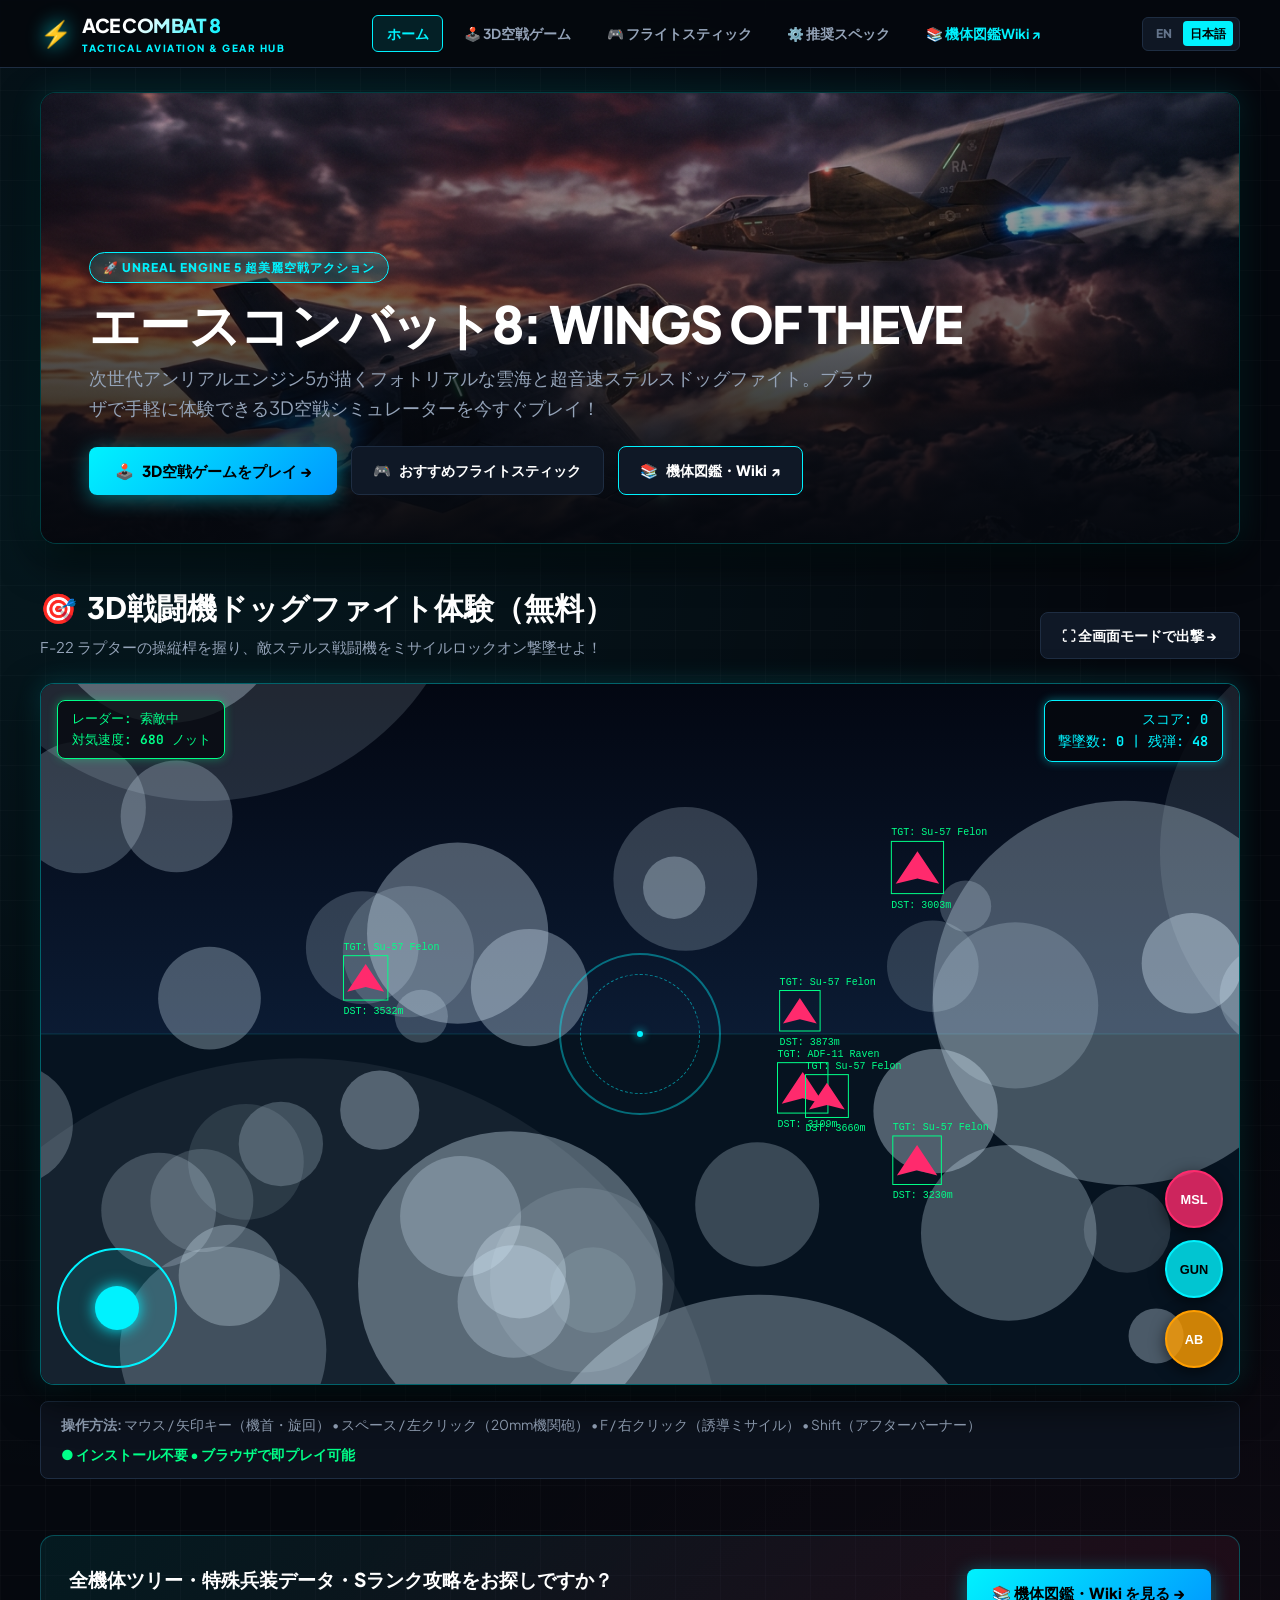
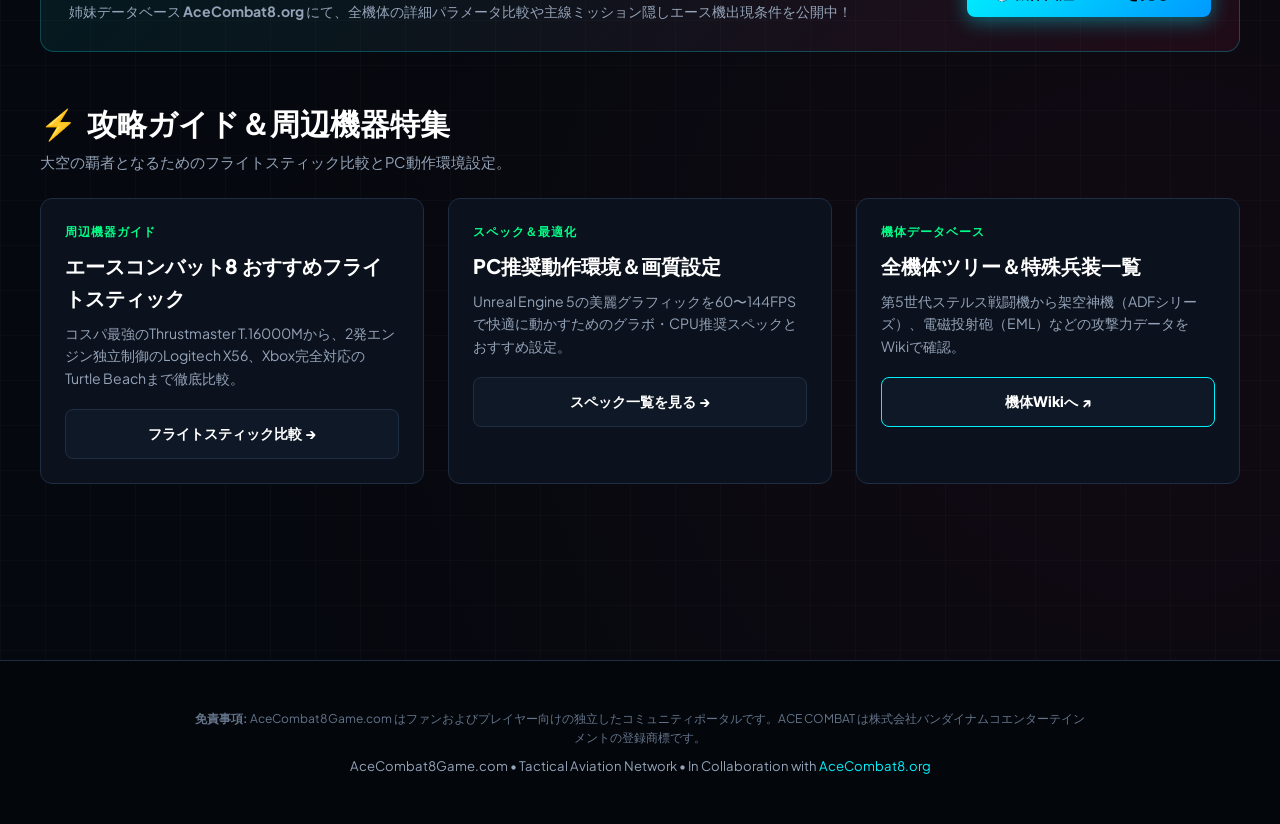
==== ja/index.html @ fa757f8c "Initial commit for acecombat8game.com - 3D Jet Dogfight Arcade, HOTAS Hardware Guide, UE5 PC Specs, " ====
<!DOCTYPE html>
<html lang="ja">
<head>
  <meta charset="UTF-8">
  <meta name="viewport" content="width=device-width, initial-scale=1.0">
  <title>エースコンバット8 (Ace Combat 8) 攻略＆3D空戦ドッグファイト無料体験・フライトスティックおすすめ</title>
  <meta name="description" content="エースコンバット8（Ace Combat 8: Wings of Theve）総合ポータル。ブラウザで今すぐ遊べる無料3D戦闘機ドッグファイト体験、おすすめHOTASフライトスティック、PC推奨スペック・設定最適化ガイド。">
  <meta name="keywords" content="エースコンバット8, エースコンバット8 攻略, エースコンバット8 フライトスティック, ace combat 8 日本語, エースコンバット8 スペック">

  <link rel="canonical" href="https://acecombat8game.com/ja/">
  <link rel="alternate" hreflang="en" href="https://acecombat8game.com/">
  <link rel="alternate" hreflang="ja" href="https://acecombat8game.com/ja/">

  <!-- Open Graph -->
  <meta property="og:title" content="エースコンバット8 攻略＆3D戦闘機ドッグファイト無料体験ポータル">
  <meta property="og:description" content="ブラウザで無料プレイできる3D戦闘機ドッグファイト！おすすめフライトスティック比較とPC動作環境まとめ。">
  <meta property="og:type" content="website">
  <meta property="og:url" content="https://acecombat8game.com/ja/">
  <meta property="og:image" content="https://acecombat8game.com/images/hero.jpg">

  <link rel="icon" href="data:image/svg+xml,<svg xmlns=%22http://www.w3.org/2000/svg%22 viewBox=%220 0 100 100%22><text y=%22.9em%22 font-size=%2290%22>✈️</text></svg>">

  <!-- Google Fonts -->
  <link rel="preconnect" href="https://fonts.googleapis.com">
  <link rel="preconnect" href="https://fonts.gstatic.com" crossorigin>
  <link href="https://fonts.googleapis.com/css2?family=JetBrains+Mono:wght@500;700;800&family=Plus+Jakarta+Sans:wght@400;600;700;800;900&display=swap" rel="stylesheet">

  <link rel="stylesheet" href="/style.css">
</head>
<body>
  <!-- Header Bar -->
  <header class="site-header">
    <div class="header-content">
      <a href="/ja/" class="brand-logo">
        <span class="brand-icon">⚡</span>
        <div>
          <span class="brand-title">ACE COMBAT 8</span>
          <span class="brand-sub">TACTICAL AVIATION & GEAR HUB</span>
        </div>
      </a>

      <nav class="top-nav" id="siteNav">
        <a href="/ja/" class="nav-link active">ホーム</a>
        <a href="/ja/play-online/" class="nav-link">🕹️ 3D空戦ゲーム</a>
        <a href="/hardware/" class="nav-link">🎮 フライトスティック</a>
        <a href="/system-requirements/" class="nav-link">⚙️ 推奨スペック</a>
        <a href="https://acecombat8.org/ja/" target="_blank" rel="noopener" class="nav-link" style="color: var(--hud-cyan);">📚 機体図鑑Wiki ↗</a>
      </nav>

      <div class="header-right">
        <div class="lang-switch">
          <a href="/" class="lang-btn">EN</a>
          <a href="/ja/" class="lang-btn active">日本語</a>
        </div>
        <button class="mobile-menu-toggle" id="menuToggle" aria-label="メニュー開閉">☰</button>
      </div>
    </div>
  </header>

  <!-- Main Container -->
  <main class="main-content">
    <!-- Cinematic Hero Banner -->
    <section class="hero-banner">
      <div class="hero-img-wrap">
        <img src="/images/hero.jpg" alt="エースコンバット8 戦闘機ドッグファイト" width="1240" height="520">
        <div class="hero-overlay">
          <span class="hero-badge">🚀 UNREAL ENGINE 5 超美麗空戦アクション</span>
          <h1 class="hero-title">エースコンバット8: WINGS OF THEVE</h1>
          <p class="hero-desc">
            次世代アンリアルエンジン5が描くフォトリアルな雲海と超音速ステルスドッグファイト。ブラウザで手軽に体験できる3D空戦シミュレーターを今すぐプレイ！
          </p>
          <div class="hero-cta-bar">
            <a href="/ja/play-online/" class="btn-primary">
              <span>🕹️</span> 3D空戦ゲームをプレイ →
            </a>
            <a href="/hardware/" class="btn-secondary">
              <span>🎮</span> おすすめフライトスティック
            </a>
            <a href="https://acecombat8.org/ja/" target="_blank" rel="noopener" class="btn-secondary" style="border-color: var(--hud-cyan);">
              <span>📚</span> 機体図鑑・Wiki ↗
            </a>
          </div>
        </div>
      </div>
    </section>

    <!-- Embedded 3D Dogfight Game -->
    <section style="margin-bottom: 3.5rem;">
      <div class="section-header">
        <div>
          <h2 class="section-title"><span>🎯</span> 3D戦闘機ドッグファイト体験（無料）</h2>
          <p class="section-sub">F-22 ラプターの操縦桿を握り、敵ステルス戦闘機をミサイルロックオン撃墜せよ！</p>
        </div>
        <a href="/ja/play-online/" class="btn-secondary" style="font-size: 0.85rem;">
          <span>⛶ 全画面モードで出撃 →</span>
        </a>
      </div>

      <div class="dogfight-game-wrapper">
        <canvas id="dogfightCanvas"></canvas>

        <div class="game-hud-overlay">
          <div class="hud-top-bar">
            <div class="hud-radar-box">
              <span>レーダー: 索敵中</span><br>
              <span>対気速度: <strong id="hudSpeed">680</strong> ノット</span>
            </div>
            <div class="hud-score-box">
              <span>スコア: <strong id="hudScore">0</strong></span><br>
              <span>撃墜数: <strong id="hudKills">0</strong> | 残弾: <strong id="hudMissiles">48</strong></span>
            </div>
          </div>

          <div class="hud-center-crosshair">
            <div class="crosshair-center-dot"></div>
          </div>

          <div id="lockWarning" class="hud-lock-warning" style="display: none;">
            ⚠️ ロックオン (MISSILE LOCK) ⚠️
          </div>

          <div class="mobile-flight-controls">
            <div class="touch-stick-area" id="touchStick">
              <div class="touch-stick-thumb" id="stickThumb"></div>
            </div>
            <div class="touch-action-buttons">
              <button class="btn-flight-touch btn-missile" id="btnFireMissile" type="button">MSL</button>
              <button class="btn-flight-touch btn-gun" id="btnFireGun" type="button">GUN</button>
              <button class="btn-flight-touch btn-afterburner" id="btnBoost" type="button">AB</button>
            </div>
          </div>
        </div>
      </div>

      <div style="display: flex; justify-content: space-between; align-items: center; flex-wrap: wrap; gap: 0.5rem; background: #0c121d; padding: 0.75rem 1.25rem; border-radius: 8px; border: 1px solid var(--border-color); font-size: 0.85rem; color: var(--text-muted);">
        <div><strong>操作方法:</strong> マウス / 矢印キー（機首・旋回） • スペース / 左クリック（20mm機関砲） • F / 右クリック（誘導ミサイル） • Shift（アフターバーナー）</div>
        <div style="color: var(--hud-green); font-weight: 700;">● インストール不要 • ブラウザで即プレイ可能</div>
      </div>
    </section>

    <!-- Synergy Callout -->
    <div class="synergy-box">
      <div class="synergy-text">
        <h4>全機体ツリー・特殊兵装データ・Sランク攻略をお探しですか？</h4>
        <p>姉妹データベース <strong>AceCombat8.org</strong> にて、全機体の詳細パラメータ比較や主線ミッション隠しエース機出現条件を公開中！</p>
      </div>
      <a href="https://acecombat8.org/ja/" target="_blank" rel="noopener" class="btn-primary" style="white-space: nowrap;">
        <span>📚 機体図鑑・Wiki を見る →</span>
      </a>
    </div>

    <!-- Feature Cards -->
    <section>
      <div class="section-header">
        <div>
          <h2 class="section-title"><span>⚡</span> 攻略ガイド＆周辺機器特集</h2>
          <p class="section-sub">大空の覇者となるためのフライトスティック比較とPC動作環境設定。</p>
        </div>
      </div>

      <div class="grid-3">
        <div class="tactical-card">
          <span class="card-tag">周辺機器ガイド</span>
          <h3>エースコンバット8 おすすめフライトスティック</h3>
          <p>コスパ最強のThrustmaster T.16000Mから、2発エンジン独立制御のLogitech X56、Xbox完全対応のTurtle Beachまで徹底比較。</p>
          <a href="/hardware/" class="btn-secondary" style="width: 100%; justify-content: center;">
            <span>フライトスティック比較 →</span>
          </a>
        </div>

        <div class="tactical-card">
          <span class="card-tag">スペック＆最適化</span>
          <h3>PC推奨動作環境＆画質設定</h3>
          <p>Unreal Engine 5の美麗グラフィックを60〜144FPSで快適に動かすためのグラボ・CPU推奨スペックとおすすめ設定。</p>
          <a href="/system-requirements/" class="btn-secondary" style="width: 100%; justify-content: center;">
            <span>スペック一覧を見る →</span>
          </a>
        </div>

        <div class="tactical-card">
          <span class="card-tag">機体データベース</span>
          <h3>全機体ツリー＆特殊兵装一覧</h3>
          <p>第5世代ステルス戦闘機から架空神機（ADFシリーズ）、電磁投射砲（EML）などの攻撃力データをWikiで確認。</p>
          <a href="https://acecombat8.org/ja/" target="_blank" rel="noopener" class="btn-secondary" style="width: 100%; justify-content: center; border-color: var(--hud-cyan);">
            <span>機体Wikiへ ↗</span>
          </a>
        </div>
      </div>
    </section>
  </main>

  <!-- Site Footer -->
  <footer class="site-footer">
    <div class="footer-content">
      <p class="disclaimer-text">
        <strong>免責事項:</strong> AceCombat8Game.com はファンおよびプレイヤー向けの独立したコミュニティポータルです。ACE COMBAT は株式会社バンダイナムコエンターテインメントの登録商標です。
      </p>
      <p class="copyright-sub">AceCombat8Game.com • Tactical Aviation Network • In Collaboration with <a href="https://acecombat8.org/ja/" target="_blank" rel="noopener" style="color: var(--hud-cyan); text-decoration: none;">AceCombat8.org</a></p>
    </div>
  </footer>

  <script src="/dogfight.js"></script>
  <script>
    const menuToggle = document.getElementById('menuToggle');
    const siteNav = document.getElementById('siteNav');
    if (menuToggle && siteNav) {
      menuToggle.addEventListener('click', () => {
        siteNav.classList.toggle('open');
      });
    }
  </script>
</body>
</html>
---- style.css ----
/* ==========================================================================
   ACE COMBAT 8: WINGS OF THEVE - Tactical Aviation & Arcade Hub
   ========================================================================== */

:root {
  --bg-darkest: #05080e;
  --bg-card: #0c121d;
  --bg-card-hover: #121c2c;
  --bg-elevated: #162438;
  
  --hud-cyan: #00f2fe;
  --hud-cyan-glow: rgba(0, 242, 254, 0.4);
  --hud-green: #00ff88;
  --hud-green-glow: rgba(0, 255, 136, 0.35);
  --afterburner-amber: #ff9e00;
  --missile-red: #ff2a6d;
  
  --text-primary: #f8fafc;
  --text-muted: #94a3b8;
  --text-dim: #64748b;
  
  --border-color: #1e2d42;
  --border-glow: rgba(0, 242, 254, 0.25);
  
  --font-main: 'Plus Jakarta Sans', -apple-system, BlinkMacSystemFont, "Segoe UI", Roboto, sans-serif;
  --font-mono: 'JetBrains Mono', monospace;
}

*, *::before, *::after {
  box-sizing: border-box;
  margin: 0;
  padding: 0;
}

body {
  font-family: var(--font-main);
  background-color: var(--bg-darkest);
  color: var(--text-primary);
  line-height: 1.6;
  min-height: 100vh;
  background-image: 
    radial-gradient(circle at 10% 20%, rgba(0, 242, 254, 0.07) 0%, transparent 45%),
    radial-gradient(circle at 90% 80%, rgba(255, 42, 109, 0.05) 0%, transparent 40%),
    linear-gradient(rgba(255, 255, 255, 0.02) 1px, transparent 1px),
    linear-gradient(90deg, rgba(255, 255, 255, 0.02) 1px, transparent 1px);
  background-size: 100% 100%, 100% 100%, 45px 45px, 45px 45px;
}

/* Header & Navbar */
.site-header {
  background: rgba(5, 8, 14, 0.92);
  backdrop-filter: blur(14px);
  -webkit-backdrop-filter: blur(14px);
  border-bottom: 1px solid var(--border-color);
  position: sticky;
  top: 0;
  z-index: 1000;
}

.header-content {
  max-width: 1240px;
  margin: 0 auto;
  padding: 0.65rem 1.25rem;
  display: flex;
  justify-content: space-between;
  align-items: center;
  gap: 1rem;
  position: relative;
}

.brand-logo {
  display: flex;
  align-items: center;
  gap: 0.65rem;
  text-decoration: none;
  color: #fff;
  flex-shrink: 0;
}

.brand-icon {
  font-size: 1.6rem;
  filter: drop-shadow(0 0 10px var(--hud-cyan));
}

.brand-title {
  font-size: 1.2rem;
  font-weight: 900;
  letter-spacing: -0.5px;
  background: linear-gradient(135deg, #ffffff 40%, var(--hud-cyan) 100%);
  -webkit-background-clip: text;
  -webkit-text-fill-color: transparent;
}

.brand-sub {
  font-size: 0.62rem;
  font-weight: 800;
  letter-spacing: 1.5px;
  color: var(--hud-cyan);
  display: block;
}

.top-nav {
  display: flex;
  align-items: center;
  gap: 0.4rem;
}

.nav-link {
  color: var(--text-muted);
  text-decoration: none;
  font-size: 0.86rem;
  font-weight: 700;
  padding: 0.4rem 0.85rem;
  border-radius: 6px;
  transition: all 0.2s ease;
  border: 1px solid transparent;
  white-space: nowrap;
}

.nav-link:hover {
  color: #fff;
  background: rgba(255, 255, 255, 0.05);
  border-color: var(--border-color);
}

.nav-link.active {
  color: var(--hud-cyan);
  background: rgba(0, 242, 254, 0.1);
  border-color: var(--hud-cyan);
}

.header-right {
  display: flex;
  align-items: center;
  gap: 0.6rem;
}

.lang-switch {
  display: flex;
  align-items: center;
  gap: 0.25rem;
  background: #0f1724;
  padding: 0.2rem 0.35rem;
  border-radius: 6px;
  border: 1px solid var(--border-color);
  font-size: 0.75rem;
  font-weight: 800;
}

.lang-btn {
  color: var(--text-dim);
  text-decoration: none;
  padding: 0.2rem 0.45rem;
  border-radius: 4px;
}

.lang-btn.active {
  background: var(--hud-cyan);
  color: #000;
}

.mobile-menu-toggle {
  display: none;
  background: #0f1724;
  border: 1px solid var(--border-color);
  color: #fff;
  width: 36px;
  height: 36px;
  border-radius: 6px;
  align-items: center;
  justify-content: center;
  font-size: 1.1rem;
  cursor: pointer;
}

@media (max-width: 820px) {
  .brand-sub { display: none; }
  .mobile-menu-toggle { display: inline-flex; }
  .top-nav {
    display: none;
    position: absolute;
    top: 100%;
    left: 0;
    right: 0;
    background: #070c16f8;
    backdrop-filter: blur(16px);
    -webkit-backdrop-filter: blur(16px);
    border-bottom: 1px solid var(--border-color);
    padding: 1rem 1.25rem;
    flex-direction: column;
    gap: 0.5rem;
    box-shadow: 0 15px 35px rgba(0, 0, 0, 0.8);
    z-index: 999;
  }
  .top-nav.open { display: flex; }
  .top-nav .nav-link {
    width: 100%;
    text-align: center;
    padding: 0.65rem 1rem;
    font-size: 0.95rem;
  }
}

/* Main Content */
.main-content {
  max-width: 1240px;
  margin: 0 auto;
  padding: 1.5rem 1.25rem 4rem 1.25rem;
}

/* Tactical Hero Banner */
.hero-banner {
  position: relative;
  border-radius: 16px;
  overflow: hidden;
  border: 1px solid var(--border-glow);
  box-shadow: 0 15px 40px rgba(0, 0, 0, 0.8), 0 0 30px rgba(0, 242, 254, 0.15);
  margin-bottom: 2.5rem;
  background: #000;
}

.hero-img-wrap {
  position: relative;
  width: 100%;
  height: clamp(340px, 50vh, 520px);
}

.hero-img-wrap img {
  width: 100%;
  height: 100%;
  object-fit: cover;
  object-position: center 35%;
  display: block;
}

.hero-overlay {
  position: absolute;
  inset: 0;
  background: linear-gradient(180deg, rgba(5,8,14,0.2) 0%, rgba(5,8,14,0.7) 60%, rgba(5,8,14,0.98) 100%);
  display: flex;
  flex-direction: column;
  justify-content: flex-end;
  padding: clamp(1.5rem, 4vw, 3rem);
}

.hero-badge {
  display: inline-flex;
  align-items: center;
  gap: 0.4rem;
  background: rgba(0, 242, 254, 0.15);
  border: 1px solid var(--hud-cyan);
  color: var(--hud-cyan);
  font-size: 0.75rem;
  font-weight: 800;
  padding: 0.3rem 0.8rem;
  border-radius: 50px;
  margin-bottom: 0.75rem;
  width: fit-content;
  text-transform: uppercase;
  letter-spacing: 1px;
}

.hero-title {
  font-size: clamp(1.8rem, 4.5vw, 3.2rem);
  font-weight: 900;
  letter-spacing: -0.03em;
  line-height: 1.1;
  color: #fff;
  margin-bottom: 0.75rem;
}

.hero-desc {
  font-size: clamp(0.95rem, 1.8vw, 1.15rem);
  color: var(--text-muted);
  max-width: 800px;
  margin-bottom: 1.5rem;
}

.hero-cta-bar {
  display: flex;
  gap: 0.85rem;
  flex-wrap: wrap;
  align-items: center;
}

/* Buttons */
.btn-primary {
  background: linear-gradient(135deg, var(--hud-cyan) 0%, #0099ff 100%);
  color: #000;
  font-weight: 900;
  font-size: 0.95rem;
  padding: 0.75rem 1.6rem;
  border-radius: 8px;
  text-decoration: none;
  display: inline-flex;
  align-items: center;
  gap: 0.5rem;
  border: none;
  cursor: pointer;
  box-shadow: 0 4px 20px var(--hud-cyan-glow);
  transition: all 0.2s ease;
}

.btn-primary:hover {
  transform: translateY(-2px);
  box-shadow: 0 6px 25px rgba(0, 242, 254, 0.6);
}

.btn-secondary {
  background: #0f1826;
  color: #fff;
  font-weight: 800;
  font-size: 0.9rem;
  padding: 0.75rem 1.35rem;
  border-radius: 8px;
  text-decoration: none;
  display: inline-flex;
  align-items: center;
  gap: 0.5rem;
  border: 1px solid var(--border-color);
  cursor: pointer;
  transition: all 0.2s ease;
}

.btn-secondary:hover {
  border-color: var(--hud-cyan);
  background: #152236;
}

/* Feature Grid Cards */
.section-header {
  display: flex;
  justify-content: space-between;
  align-items: flex-end;
  margin-bottom: 1.5rem;
  flex-wrap: wrap;
  gap: 0.75rem;
}

.section-title {
  font-size: clamp(1.4rem, 2.5vw, 1.85rem);
  font-weight: 900;
  color: #fff;
  display: flex;
  align-items: center;
  gap: 0.6rem;
}

.section-sub {
  color: var(--text-muted);
  font-size: 0.92rem;
  margin-top: 0.25rem;
}

.grid-3 {
  display: grid;
  grid-template-columns: repeat(auto-fit, minmax(320px, 1fr));
  gap: 1.5rem;
  margin-bottom: 3rem;
}

.tactical-card {
  background: var(--bg-card);
  border: 1px solid var(--border-color);
  border-radius: 12px;
  padding: 1.5rem;
  transition: all 0.2s ease;
  position: relative;
  overflow: hidden;
}

.tactical-card:hover {
  border-color: var(--hud-cyan);
  background: var(--bg-card-hover);
  transform: translateY(-3px);
  box-shadow: 0 10px 30px rgba(0,0,0,0.5);
}

.card-tag {
  font-size: 0.72rem;
  font-weight: 800;
  color: var(--hud-green);
  text-transform: uppercase;
  letter-spacing: 1px;
  margin-bottom: 0.5rem;
  display: block;
}

.tactical-card h3 {
  font-size: 1.25rem;
  font-weight: 800;
  color: #fff;
  margin-bottom: 0.5rem;
}

.tactical-card p {
  font-size: 0.88rem;
  color: var(--text-muted);
  margin-bottom: 1.25rem;
}

/* Cross-Link Network Banner (Connecting with acecombat8.org) */
.synergy-box {
  background: linear-gradient(135deg, rgba(0, 242, 254, 0.08), rgba(255, 42, 109, 0.08));
  border: 1px solid var(--border-glow);
  border-radius: 14px;
  padding: 1.75rem;
  margin-bottom: 3rem;
  display: flex;
  justify-content: space-between;
  align-items: center;
  flex-wrap: wrap;
  gap: 1.25rem;
}

.synergy-text h4 {
  font-size: 1.2rem;
  font-weight: 900;
  color: #fff;
  margin-bottom: 0.35rem;
}

.synergy-text p {
  font-size: 0.88rem;
  color: var(--text-muted);
}

/* 3D Dogfight Arcade Container */
.dogfight-game-wrapper {
  position: relative;
  width: 100%;
  height: clamp(520px, 78vh, 720px);
  background: #020408;
  border-radius: 14px;
  overflow: hidden;
  border: 1px solid var(--hud-cyan-glow);
  box-shadow: 0 15px 40px rgba(0,0,0,0.8), 0 0 25px rgba(0, 242, 254, 0.2);
  margin-bottom: 1rem;
}

#dogfightCanvas {
  width: 100%;
  height: 100%;
  display: block;
  touch-action: none;
  cursor: crosshair;
}

/* HUD Overlay on 3D Game */
.game-hud-overlay {
  position: absolute;
  inset: 0;
  pointer-events: none;
  display: flex;
  flex-direction: column;
  justify-content: space-between;
  padding: 1rem;
  font-family: var(--font-mono);
}

.hud-top-bar {
  display: flex;
  justify-content: space-between;
  align-items: flex-start;
}

.hud-radar-box {
  background: rgba(5, 8, 14, 0.8);
  border: 1px solid var(--hud-green);
  border-radius: 8px;
  padding: 0.5rem 0.85rem;
  font-size: 0.8rem;
  color: var(--hud-green);
  box-shadow: 0 0 10px var(--hud-green-glow);
}

.hud-score-box {
  background: rgba(5, 8, 14, 0.8);
  border: 1px solid var(--hud-cyan);
  border-radius: 8px;
  padding: 0.5rem 0.85rem;
  font-size: 0.85rem;
  color: var(--hud-cyan);
  text-align: right;
  box-shadow: 0 0 10px var(--hud-cyan-glow);
}

.hud-center-crosshair {
  position: absolute;
  top: 50%;
  left: 50%;
  transform: translate(-50%, -50%);
  width: 120px;
  height: 120px;
  border: 1px dashed rgba(0, 242, 254, 0.5);
  border-radius: 50%;
  display: flex;
  align-items: center;
  justify-content: center;
  pointer-events: none;
}

.crosshair-center-dot {
  width: 6px;
  height: 6px;
  background: var(--hud-cyan);
  border-radius: 50%;
  box-shadow: 0 0 8px var(--hud-cyan);
}

.hud-lock-warning {
  position: absolute;
  top: 60%;
  left: 50%;
  transform: translate(-50%, -50%);
  color: var(--missile-red);
  font-weight: 900;
  font-size: 0.95rem;
  letter-spacing: 2px;
  animation: pulseLock 0.6s infinite alternate;
}

@keyframes pulseLock {
  from { opacity: 0.3; }
  to { opacity: 1; transform: translate(-50%, -50%) scale(1.1); }
}

/* Mobile Virtual Flight Controls */
.mobile-flight-controls {
  position: absolute;
  bottom: 1rem;
  left: 1rem;
  right: 1rem;
  display: flex;
  justify-content: space-between;
  align-items: flex-end;
  pointer-events: none;
}

.touch-stick-area {
  width: 120px;
  height: 120px;
  border-radius: 50%;
  background: rgba(0, 242, 254, 0.12);
  border: 2px solid var(--hud-cyan);
  pointer-events: auto;
  touch-action: none;
  position: relative;
}

.touch-stick-thumb {
  width: 44px;
  height: 44px;
  border-radius: 50%;
  background: var(--hud-cyan);
  position: absolute;
  top: 50%;
  left: 50%;
  transform: translate(-50%, -50%);
  box-shadow: 0 0 15px var(--hud-cyan);
}

.touch-action-buttons {
  display: flex;
  flex-direction: column;
  gap: 0.75rem;
  pointer-events: auto;
}

.btn-flight-touch {
  width: 58px;
  height: 58px;
  border-radius: 50%;
  border: 2px solid #fff;
  color: #fff;
  font-weight: 900;
  font-size: 0.8rem;
  cursor: pointer;
  touch-action: none;
  display: flex;
  align-items: center;
  justify-content: center;
  box-shadow: 0 4px 15px rgba(0,0,0,0.6);
  user-select: none;
}

.btn-flight-touch.btn-missile {
  background: rgba(255, 42, 109, 0.8);
  border-color: var(--missile-red);
}

.btn-flight-touch.btn-gun {
  background: rgba(0, 242, 254, 0.8);
  border-color: var(--hud-cyan);
  color: #000;
}

.btn-flight-touch.btn-afterburner {
  background: rgba(255, 158, 0, 0.8);
  border-color: var(--afterburner-amber);
}

/* Footer */
.site-footer {
  border-top: 1px solid var(--border-color);
  background: #03060a;
  padding: 3rem 1.5rem;
  text-align: center;
  margin-top: 4rem;
}

.footer-content {
  max-width: 900px;
  margin: 0 auto;
}

.disclaimer-text {
  font-size: 0.75rem;
  color: var(--text-dim);
  margin-bottom: 0.5rem;
}

.copyright-sub {
  font-size: 0.82rem;
  color: var(--text-muted);
}
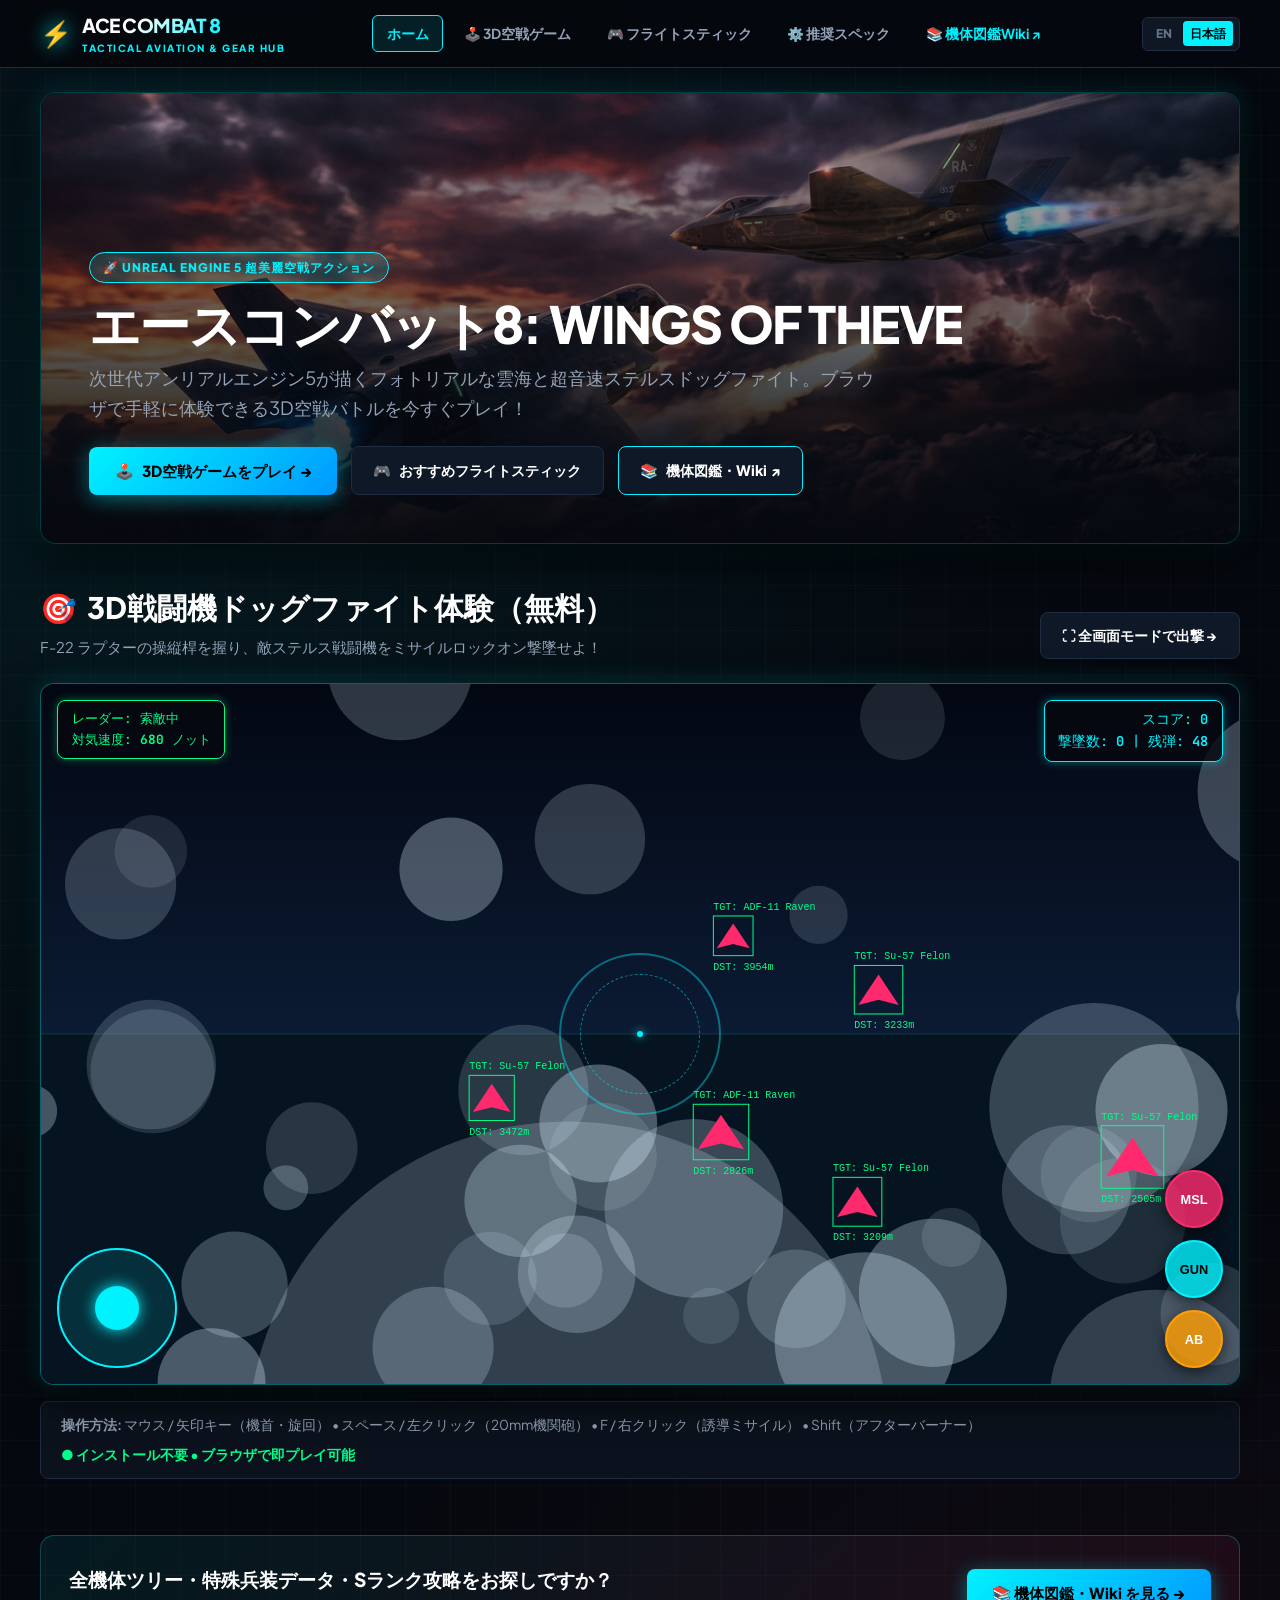
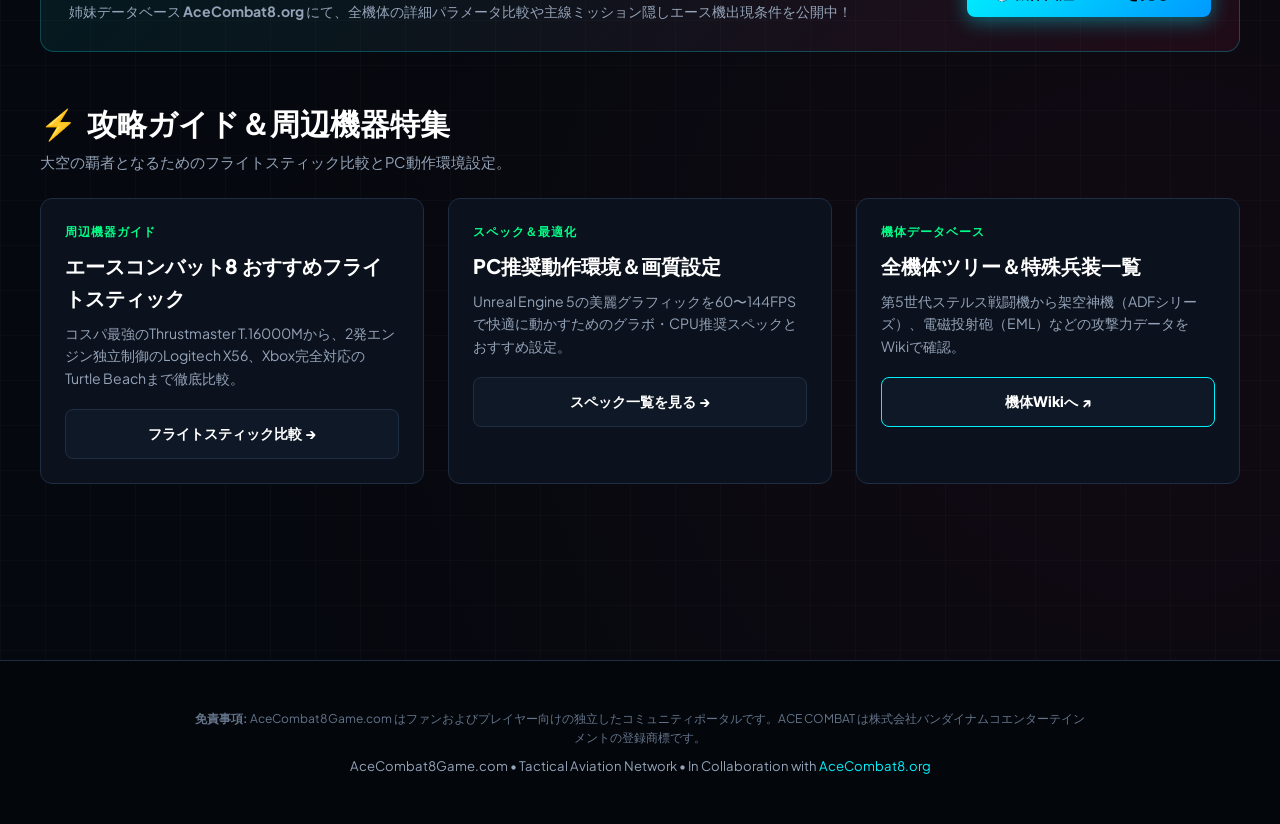
==== commit 61928b19: "refactor: optimize copy from flight simulator to 3D tactical dogfight game" ====
--- a/ja/index.html
+++ b/ja/index.html
@@ -67,7 +67,7 @@
           <span class="hero-badge">🚀 UNREAL ENGINE 5 超美麗空戦アクション</span>
           <h1 class="hero-title">エースコンバット8: WINGS OF THEVE</h1>
           <p class="hero-desc">
-            次世代アンリアルエンジン5が描くフォトリアルな雲海と超音速ステルスドッグファイト。ブラウザで手軽に体験できる3D空戦シミュレーターを今すぐプレイ！
+            次世代アンリアルエンジン5が描くフォトリアルな雲海と超音速ステルスドッグファイト。ブラウザで手軽に体験できる3D空戦バトルを今すぐプレイ！
           </p>
           <div class="hero-cta-bar">
             <a href="/ja/play-online/" class="btn-primary">
